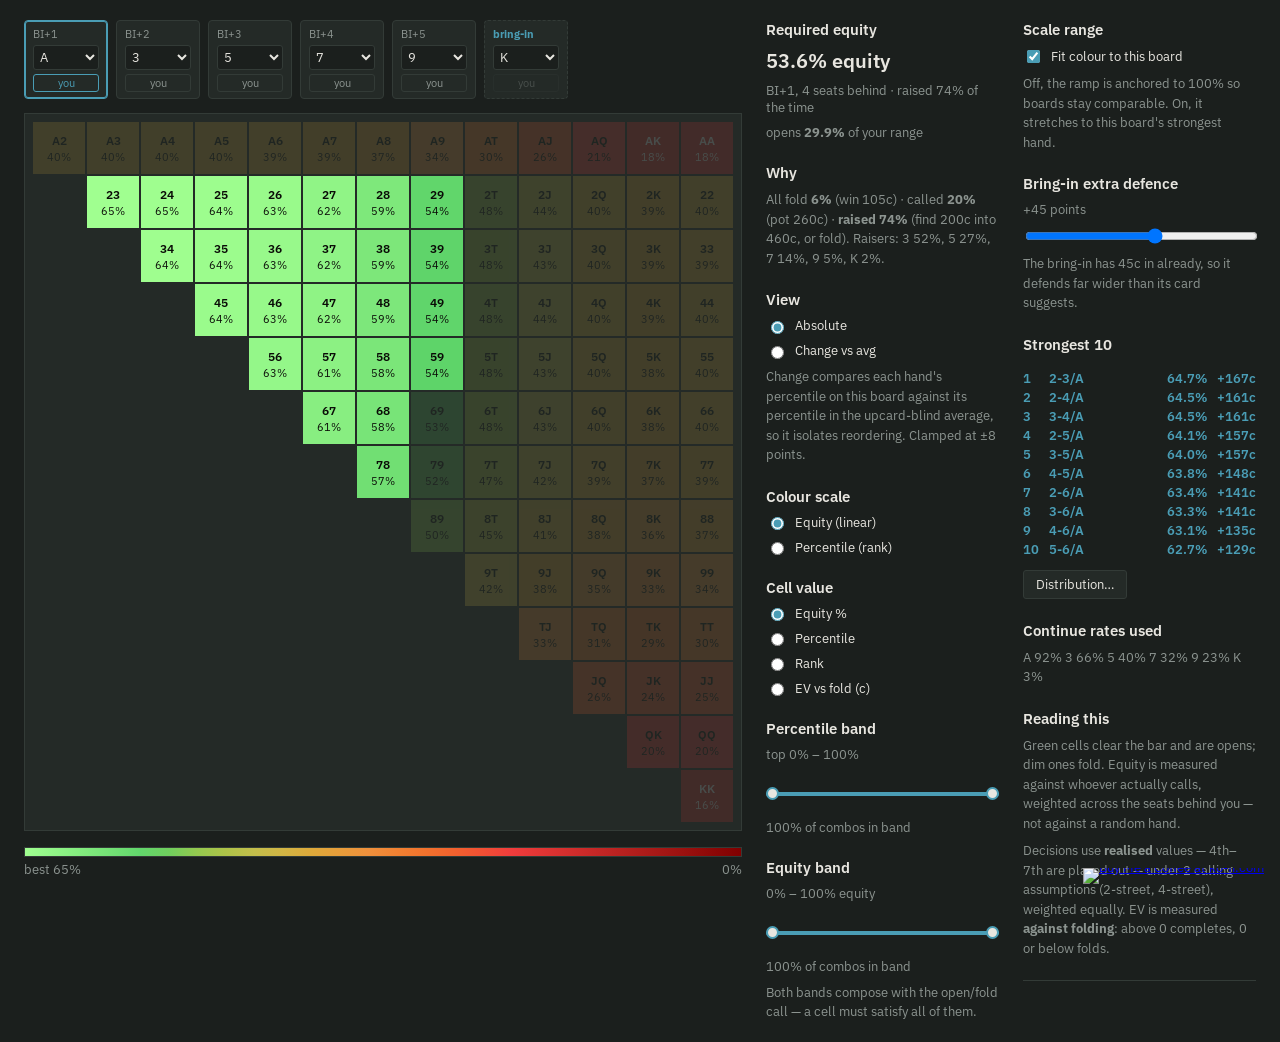
==== index.html @ 1598c9e8 "Publish the 3rd-street opening threshold page open.html as the site's index, with only the scripts a" ====
<!doctype html>
<html lang="en">
  <head>
    <meta charset="utf-8" />
    <meta name="viewport" content="width=device-width, initial-scale=1" />
    <title>Razz 3rd Street — Opening Threshold</title>
    <link rel="preconnect" href="https://fonts.googleapis.com" />
    <link rel="preconnect" href="https://fonts.gstatic.com" crossorigin />
    <link href="https://fonts.googleapis.com/css2?family=IBM+Plex+Sans:wght@400;600&display=swap" rel="stylesheet" />
    <link rel="stylesheet" href="./styles.css" />
    <style>
      .seats { display: flex; gap: 8px; margin-bottom: 14px; flex-wrap: wrap; align-items: flex-end; }
      .seat { border: 1px solid var(--line); background: var(--surface);
              border-radius: 4px; padding: 6px 8px; min-width: 78px; }
      .seat.hero { border-color: var(--accent); box-shadow: inset 0 0 0 1px var(--accent); }
      .seat.bi { border-style: dashed; }
      .seat .who { font-size: 11px; color: var(--muted); margin-bottom: 4px; white-space: nowrap; }
      .seat .who b { color: var(--accent); }
      .seat select { width: 100%; background: var(--canvas); color: var(--ink);
                     border: 1px solid var(--line); border-radius: 3px; font: inherit; padding: 2px; }
      .seat button { width: 100%; margin-top: 4px; font: inherit; font-size: 11px;
                     background: transparent; color: var(--muted);
                     border: 1px solid var(--line); border-radius: 3px; cursor: pointer; }
      .seat.hero button { color: var(--accent); border-color: var(--accent); }
      .seat button:disabled { opacity: .35; cursor: not-allowed; }
      .big { font-size: 20px; font-weight: 600; }
      /* distribution modal */
      .modal { position: fixed; inset: 0; background: rgba(0,0,0,.7);
               display: grid; place-items: center; z-index: 20; }
      .modal-box { background: var(--surface); border: 1px solid var(--line);
                   border-radius: 6px; padding: 18px; width: min(900px, 92vw); }
      .modal-box h2 { margin: 0 0 4px; font-size: var(--fs-heading); }
      .modal-box .sub { color: var(--muted); margin-bottom: 12px; }
      .cmp-row { display: flex; gap: 4px; flex-wrap: wrap; }
      .cmp-btn { width: 30px; height: 28px; font: inherit; font-weight: 600;
                 background: var(--canvas); color: var(--muted);
                 border: 1px solid var(--line); border-radius: 3px; cursor: pointer; }
      .cmp-btn:disabled { cursor: default; }
      #dist-tip { z-index: 30; }
      /* support button: pinned bottom-right, under the modal and tooltips */
      .kofi { position: fixed; right: 16px; bottom: 16px; z-index: 15; line-height: 0; }
      .modal-close { float: right; background: transparent; color: var(--muted);
                     border: 1px solid var(--line); border-radius: 3px;
                     font: inherit; cursor: pointer; padding: 2px 8px; }
    </style>
  </head>
  <body>
    <div id="loading" class="loading">
      <div class="loading-box">
        <div id="loading-label" class="loading-label">Loading</div>
        <div class="bar"><div id="bar-fill" class="bar-fill"></div></div>
        <div id="loading-pct" class="loading-pct">0%</div>
        <div id="loading-error" class="loading-error" hidden></div>
      </div>
    </div>

    <main id="app" class="app" hidden>
      <section class="left">
        <div id="seats" class="seats"></div>
        <div id="matrix-wrap" class="matrix-wrap">
          <div id="matrix" class="matrix" role="grid" aria-label="opening decision by downcards"></div>
        </div>
        <div class="legend">
          <div id="legend-bar" class="legend-bar"></div>
          <div class="legend-scale">
            <span id="legend-left"></span><span id="legend-right"></span>
          </div>
        </div>
      </section>

      <aside class="rail">
        <div class="rail-block">
          <div class="rail-heading">Required equity</div>
          <div id="req" class="big"></div>
          <div id="reqsub" class="rail-sub"></div>
          <div id="opens" class="rail-sub"></div>
        </div>

        <div class="rail-block">
          <div class="rail-heading">Why</div>
          <div id="why" class="rail-note"></div>
        </div>

        <div class="rail-block">
          <div class="rail-heading">View</div>
          <label class="radio"><input type="radio" name="view" value="absolute" checked /> Absolute</label>
          <label class="radio"><input type="radio" name="view" value="change" /> Change vs avg</label>
          <div class="rail-note">
            Change compares each hand's percentile on this board against its
            percentile in the upcard-blind average, so it isolates reordering.
            Clamped at ±8 points.
          </div>
        </div>

        <div class="rail-block">
          <div class="rail-heading">Colour scale</div>
          <label class="radio"><input type="radio" name="colorby" value="equity" checked /> Equity (linear)</label>
          <label class="radio"><input type="radio" name="colorby" value="percentile" /> Percentile (rank)</label>
        </div>

        <div class="rail-block">
          <div class="rail-heading">Cell value</div>
          <label class="radio"><input type="radio" name="cellval" value="equity" checked /> Equity %</label>
          <label class="radio"><input type="radio" name="cellval" value="percentile" /> Percentile</label>
          <label class="radio"><input type="radio" name="cellval" value="rank" /> Rank</label>
          <label class="radio"><input type="radio" name="cellval" value="ev" /> EV vs fold (c)</label>
        </div>

        <div class="rail-block">
          <div class="rail-heading">Percentile band</div>
          <div id="p-label" class="rail-sub">top 0% – 100%</div>
          <div class="dual" id="pdual">
            <div class="dual-track"></div><div class="dual-fill" id="p-fill"></div>
            <input type="range" id="pmin" min="0" max="100" step="1" value="0" aria-label="band start percentile" />
            <input type="range" id="pmax" min="0" max="100" step="1" value="100" aria-label="band end percentile" />
          </div>
          <div id="p-count" class="rail-sub"></div>
        </div>

        <div class="rail-block">
          <div class="rail-heading">Equity band</div>
          <div id="e-label" class="rail-sub">0% – 100% equity</div>
          <div class="dual" id="edual">
            <div class="dual-track"></div><div class="dual-fill" id="e-fill"></div>
            <input type="range" id="emin" min="0" max="100" step="1" value="0" aria-label="band lower equity" />
            <input type="range" id="emax" min="0" max="100" step="1" value="100" aria-label="band upper equity" />
          </div>
          <div id="e-count" class="rail-sub"></div>
          <div class="rail-note">Both bands compose with the open/fold call — a cell must satisfy all of them.</div>
        </div>

        <div class="rail-block">
          <div class="rail-heading">Scale range</div>
          <label class="radio"><input type="checkbox" id="fit" checked /> Fit colour to this board</label>
          <div class="rail-note">
            Off, the ramp is anchored to 100% so boards stay comparable. On, it
            stretches to this board's strongest hand.
          </div>
        </div>

        <div class="rail-block">
          <div class="rail-heading">Bring-in extra defence</div>
          <div id="bi-label" class="rail-sub">+45 points</div>
          <input type="range" id="biextra" min="0" max="80" step="5" value="45" style="width:100%" />
          <div class="rail-note">The bring-in has 45c in already, so it defends far wider than its card suggests.</div>
        </div>

        <div class="rail-block">
          <div class="rail-heading">Strongest 10</div>
          <div id="top-list" class="top-list"></div>
          <button id="dist-btn" class="btn" type="button">Distribution…</button>
        </div>

        <div class="rail-block">
          <div class="rail-heading">Continue rates used</div>
          <div id="rates" class="rail-note"></div>
        </div>

        <div class="rail-block">
          <div class="rail-heading">Reading this</div>
          <div class="rail-note">
            Green cells clear the bar and are opens; dim ones fold. Equity is
            measured against whoever actually calls, weighted across the seats
            behind you — not against a random hand.
          </div>
          <div id="basis" class="rail-note"></div>
        </div>

        <div id="meta" class="rail-meta"></div>
      </aside>
    </main>

    <div id="dist" class="modal" hidden>
      <div class="modal-box">
        <button id="dist-close" class="modal-close" type="button">close</button>
        <h2>Range distribution</h2>
        <div id="dist-sub" class="sub"></div>
        <div id="dist-chart"></div>
        <div class="rail-sub" style="margin:10px 0 4px">Y axis</div>
        <div id="dist-axis" class="cmp-row"></div>
        <div class="rail-sub" style="margin:10px 0 4px">Compare other upcards</div>
        <div id="dist-cmp" class="cmp-row"></div>
        <div id="dist-note" class="rail-note"></div>
      </div>
    </div>

    <a class="kofi" href="https://ko-fi.com/D7A024GUDE" target="_blank" rel="noopener"><img height="36" style="border:0px;height:36px;" src="https://storage.ko-fi.com/cdn/kofi6.png?v=6" border="0" alt="Buy Me a Coffee at ko-fi.com" /></a>

    <div id="dist-tip" class="tooltip" hidden></div>
    <div id="tooltip" class="tooltip" hidden></div>
    <script type="module" src="./js/open-app.js"></script>
  </body>
</html>
---- styles.css ----
:root {
  --canvas: #1b1f1d;
  --surface: #242a27;
  --line: #333b37;
  --ink: #e8e6e0;
  --muted: #8c9490;
  --accent: #4a9db5;

  --cell: 52px;
  --fs-body: 13px;
  --fs-heading: 15px;
  --fs-cell-label: 12px;
  --fs-cell-value: 11px;
}

* {
  box-sizing: border-box;
}

/* `hidden` must win over the display rules below */
[hidden] {
  display: none !important;
}

html,
body {
  margin: 0;
  background: var(--canvas);
  color: var(--ink);
  font-family: "IBM Plex Sans", system-ui, -apple-system, "Segoe UI", Roboto, sans-serif;
  font-size: var(--fs-body);
  font-variant-numeric: tabular-nums;
  -webkit-font-feature-settings: "tnum";
  font-feature-settings: "tnum";
}

/* ---- loading ------------------------------------------------------- */
.loading {
  position: fixed;
  inset: 0;
  display: grid;
  place-items: center;
  background: var(--canvas);
  z-index: 10;
}
.loading-box {
  width: 320px;
}
.loading-label {
  font-size: var(--fs-heading);
  font-weight: 600;
  margin-bottom: 10px;
}
.bar {
  height: 4px;
  background: var(--surface);
  border: 1px solid var(--line);
  border-radius: 2px;
  overflow: hidden;
}
.bar-fill {
  height: 100%;
  width: 0;
  background: var(--accent);
}
.loading-pct {
  margin-top: 8px;
  color: var(--muted);
}
.loading-error {
  margin-top: 14px;
  color: var(--ink);
  line-height: 1.5;
}

/* ---- layout ------------------------------------------------------- */
.app {
  display: grid;
  /* the matrix is a fixed 13x13 square, so let the left column size to it and
     give every remaining pixel to the controls rather than to dead space */
  grid-template-columns: max-content minmax(0, 1fr);
  gap: 24px;
  padding: 20px 24px;
  align-items: start;
}
@media (max-width: 1100px) {
  .app {
    grid-template-columns: minmax(0, 1fr);
  }
}
.left {
  min-width: 0;
}

/* ---- hero upcard selector -------------------------------------- */
.upcard-row {
  display: flex;
  align-items: center;
  gap: 12px;
  margin-bottom: 14px;
}
.hero-upcards {
  display: flex;
  gap: 4px;
}
.hero-upcards button {
  width: 30px;
  height: 30px;
  border: 1px solid var(--line);
  background: var(--surface);
  color: var(--ink);
  font: 600 var(--fs-cell-label) / 1 "IBM Plex Sans", sans-serif;
  font-variant-numeric: tabular-nums;
  border-radius: 3px;
  cursor: pointer;
}
.hero-upcards button[aria-pressed="true"] {
  border-color: var(--accent);
  box-shadow: inset 0 0 0 1px var(--accent);
  color: var(--accent);
}
.hero-upcards button:disabled {
  opacity: 0.3;
  cursor: not-allowed;
}

/* ---- matrix ----------------------------------------------------- */
.matrix-wrap {
  position: relative;
  width: fit-content;
  background: var(--surface);
  border: 1px solid var(--line);
  padding: 8px;
  overflow-x: auto;
}
.matrix {
  display: grid;
  grid-template-columns: repeat(13, var(--cell));
  grid-auto-rows: var(--cell);
  gap: 2px;
  width: max-content;
}
.cell {
  display: flex;
  flex-direction: column;
  align-items: center;
  justify-content: center;
  gap: 2px;
  border: 0;
  padding: 0;
  font-family: inherit;
  font-variant-numeric: tabular-nums;
  color: var(--ink);
  background: var(--surface);
  cursor: default;
  outline: none;
  transition: background-color 150ms ease;
}
.cell .lbl {
  font-size: var(--fs-cell-label);
  font-weight: 600;
}
.cell .val {
  font-size: var(--fs-cell-value);
  font-weight: 400;
}
/* opens under one calling assumption but not the other — undecided, and shown
   as such rather than rounded to a clean yes or no */
/* outside the selected percentile band — recede without vanishing */
.cell.outside {
  opacity: 0.16;
}
/* no combos left for this hand on the current board — outlined and marked n/a
   rather than blanked, so an impossible cell is distinguishable from an empty
   one below the diagonal */
.cell.infeasible {
  background: transparent;
  color: var(--muted);
  box-shadow: inset 0 0 0 1px var(--line);
  opacity: 0.75;
}
.cell:focus-visible,
.cell.kbd-focus {
  box-shadow: inset 0 0 0 2px var(--accent);
}
.matrix.dim {
  opacity: 0.25;
  pointer-events: none;
}
.matrix-overlay {
  position: absolute;
  inset: 0;
  display: grid;
  place-items: center;
  font-size: var(--fs-heading);
  font-weight: 600;
  color: var(--muted);
  pointer-events: none;
}

@media (prefers-reduced-motion: reduce) {
  .cell {
    transition: none;
  }
}

/* ---- legend --------------------------------------------------- */
.legend {
  margin-top: 16px;
}
.legend-bar {
  height: 10px;
  border: 1px solid var(--line);
}
.legend-scale {
  display: flex;
  justify-content: space-between;
  color: var(--muted);
  margin-top: 4px;
}

/* ---- right rail --------------------------------------------- */
.rail {
  /* The rail gets 475px beside the 718px matrix at a 1280px viewport, so the
     column width has to leave room for two of them plus the gap. max-width caps
     it at three columns on a wide screen rather than fanning out into six. */
  columns: 210px;
  column-gap: 24px;
  max-width: 720px;
}
.rail-block {
  display: flex;
  flex-direction: column;
  gap: 8px;
  break-inside: avoid; /* never split a control group across columns */
  margin-bottom: 22px;
}
.rail-heading {
  font-size: var(--fs-heading);
  font-weight: 600;
}
.rail-sub {
  color: var(--muted);
}
.rail-note,
.rail-meta {
  color: var(--muted);
  line-height: 1.5;
}
.rail-meta {
  font-size: 12px;
  border-top: 1px solid var(--line);
  padding-top: 12px;
}

.opp-picker {
  display: flex;
  flex-direction: column;
  gap: 3px;
}
.opp-row {
  display: flex;
  align-items: center;
  gap: 8px;
}
.opp-row .rk {
  width: 16px;
  font-weight: 600;
  color: var(--muted);
}
.opp-row .slot {
  width: 18px;
  height: 18px;
  border: 1px solid var(--line);
  background: var(--surface);
  border-radius: 2px;
  cursor: pointer;
  padding: 0;
}
.opp-row .slot[aria-pressed="true"] {
  background: var(--accent);
  border-color: var(--accent);
}

.btn-row {
  display: flex;
  gap: 8px;
}
.btn-row .btn {
  flex: 1;
}
.btn {
  align-self: flex-start;
  margin-top: 4px;
  padding: 5px 12px;
  border: 1px solid var(--line);
  background: var(--surface);
  color: var(--ink);
  font: 400 var(--fs-body) / 1 inherit;
  border-radius: 3px;
  cursor: pointer;
}
.btn:hover {
  border-color: var(--muted);
}

.radio {
  display: flex;
  align-items: center;
  gap: 8px;
  cursor: pointer;
}
/* both pages disable a control when the active view makes it meaningless
   (expand vs the change / equity scales) — dim the label so that reads */
.radio:has(input:disabled) {
  opacity: 0.45;
}
.radio input {
  accent-color: var(--accent);
}

/* ---- tooltip ------------------------------------------------- */
.tooltip {
  position: fixed;
  z-index: 20;
  background: var(--surface);
  border: 1px solid var(--line);
  padding: 8px 10px;
  pointer-events: none;
  font-size: 12px;
  line-height: 1.6;
  white-space: pre;
  color: var(--ink);
}
.tooltip .t-hand {
  font-weight: 600;
  margin-bottom: 2px;
}

/* ---- shared by average.html and complex.html ---------------------- */
/* page-specific: the rail is lighter here, and gains a ranked list */
.top-list {
  display: grid;
  grid-template-columns: auto auto 1fr auto;
  gap: 2px 10px;
  margin-top: 8px;
}
.top-list span {
  white-space: nowrap;
}
.top-list .n {
  color: var(--muted);
}
.top-list .e {
  text-align: right;
}
.top-list .v {
  text-align: right;
  color: var(--muted);
}
.top-list .row-hi.v {
  color: var(--accent);
}
.top-list .row-hi {
  color: var(--accent);
  font-weight: 600;
}
.xref {
  color: var(--accent);
}
/* dual-handle range: two overlaid inputs, thumbs clickable, tracks not */
.dual {
  position: relative;
  height: 26px;
  margin: 10px 0 4px;
}
.dual-track,
.dual-fill {
  position: absolute;
  top: 11px;
  height: 4px;
  border-radius: 2px;
  pointer-events: none;
}
.dual-track {
  left: 0;
  right: 0;
  background: var(--line);
}
.dual-fill {
  background: var(--accent);
}
.dual input[type="range"] {
  position: absolute;
  left: 0;
  top: 0;
  width: 100%;
  height: 26px;
  margin: 0;
  background: transparent;
  pointer-events: none;
  -webkit-appearance: none;
  appearance: none;
}
.dual input[type="range"]:focus-visible {
  outline: 1px solid var(--accent);
  outline-offset: 2px;
}
.dual input[type="range"]::-webkit-slider-thumb {
  -webkit-appearance: none;
  pointer-events: auto;
  width: 13px;
  height: 13px;
  border-radius: 50%;
  background: var(--ink);
  border: 2px solid var(--accent);
  cursor: pointer;
}
.dual input[type="range"]::-moz-range-thumb {
  pointer-events: auto;
  width: 13px;
  height: 13px;
  border-radius: 50%;
  background: var(--ink);
  border: 2px solid var(--accent);
  cursor: pointer;
}
.band-eq {
  color: var(--muted);
  margin-top: 2px;
}
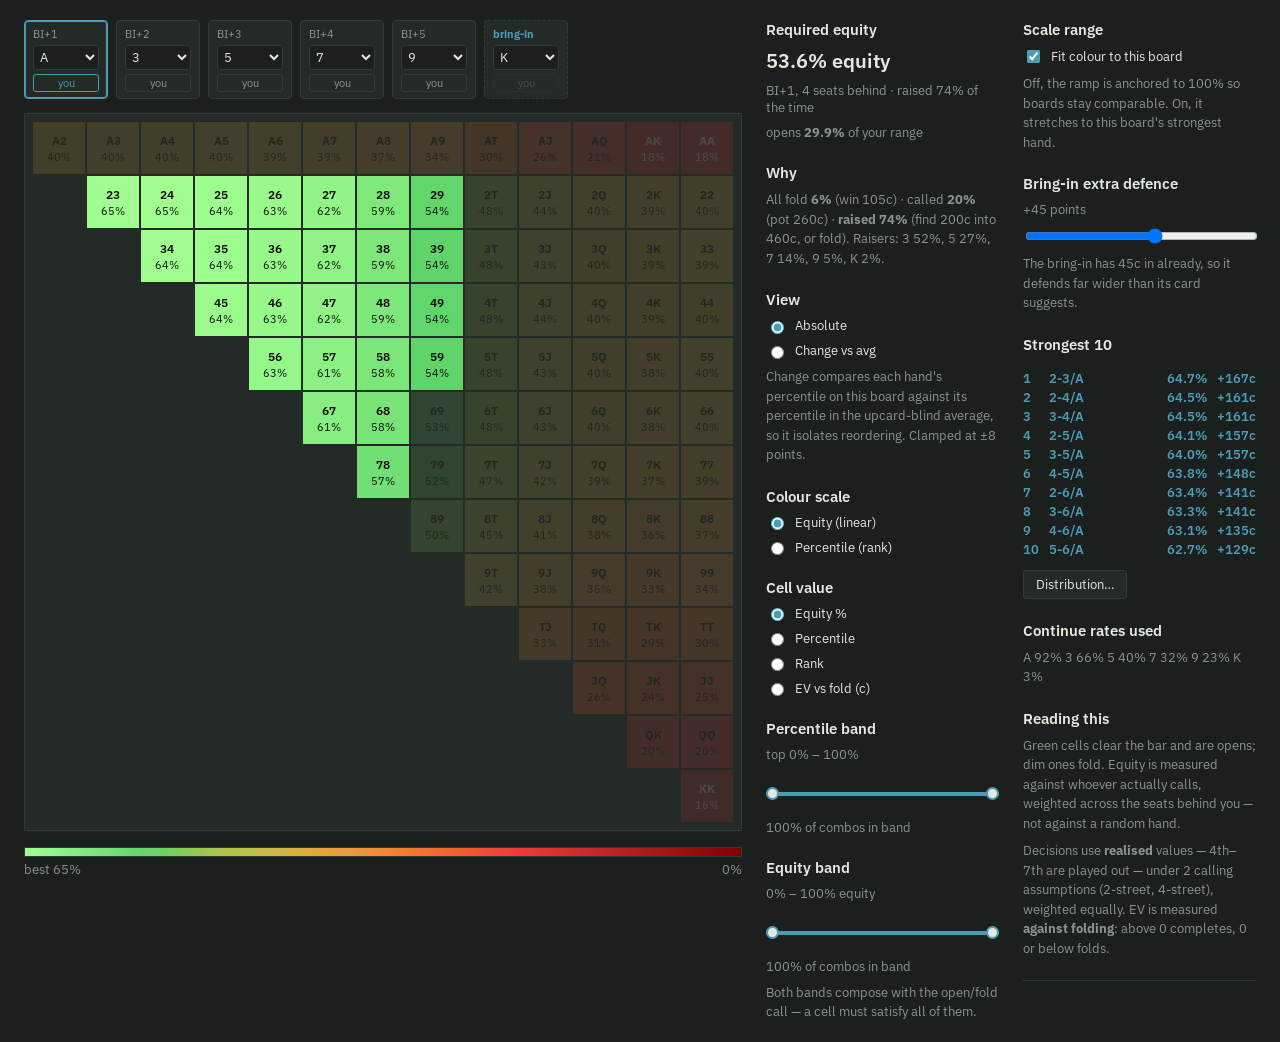
==== commit b17a02bc: "Replace the Ko-fi button with the floating support widget Anchored bottom-right; Ko-fi's default bot" ====
--- a/index.html
+++ b/index.html
@@ -37,8 +37,12 @@
                  border: 1px solid var(--line); border-radius: 3px; cursor: pointer; }
       .cmp-btn:disabled { cursor: default; }
       #dist-tip { z-index: 30; }
-      /* support button: pinned bottom-right, under the modal and tooltips */
-      .kofi { position: fixed; right: 16px; bottom: 16px; z-index: 15; line-height: 0; }
+      /* Ko-fi's floating widget pins itself bottom-left, over the colour legend;
+         anchor the button and its popup panel bottom-right instead */
+      .floatingchat-container-wrap, .floatingchat-container-wrap-mobi,
+      .floating-chat-kofi-popup-iframe, .floating-chat-kofi-popup-iframe-mobi {
+        left: auto !important; right: 16px !important;
+      }
       .modal-close { float: right; background: transparent; color: var(--muted);
                      border: 1px solid var(--line); border-radius: 3px;
                      font: inherit; cursor: pointer; padding: 2px 8px; }
@@ -184,10 +188,17 @@
       </div>
     </div>
 
-    <a class="kofi" href="https://ko-fi.com/D7A024GUDE" target="_blank" rel="noopener"><img height="36" style="border:0px;height:36px;" src="https://storage.ko-fi.com/cdn/kofi6.png?v=6" border="0" alt="Buy Me a Coffee at ko-fi.com" /></a>
-
     <div id="dist-tip" class="tooltip" hidden></div>
     <div id="tooltip" class="tooltip" hidden></div>
     <script type="module" src="./js/open-app.js"></script>
+    <script src="https://storage.ko-fi.com/cdn/scripts/overlay-widget.js"></script>
+    <script>
+      kofiWidgetOverlay.draw('clynchh', {
+        'type': 'floating-chat',
+        'floating-chat.donateButton.text': 'Support me',
+        'floating-chat.donateButton.background-color': '#00bfa5',
+        'floating-chat.donateButton.text-color': '#fff'
+      });
+    </script>
   </body>
 </html>
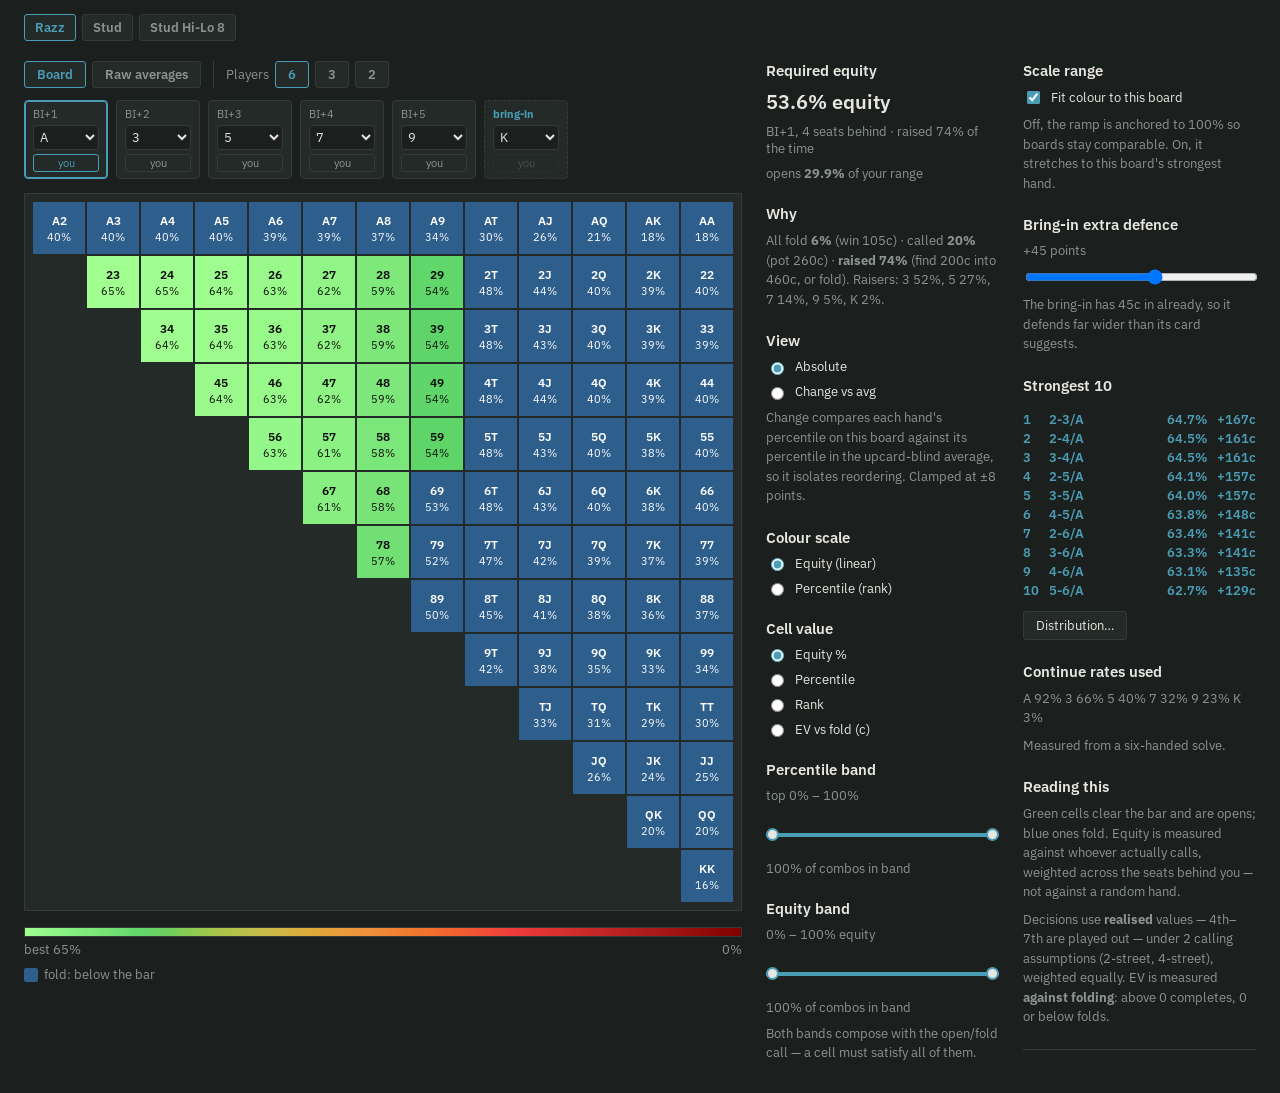
==== commit d0d0489c: "Add stud hi and stud hi-lo calculators, table sizes and suits Two new pages, stud.html and stud8.htm" ====
--- a/index.html
+++ b/index.html
@@ -49,6 +49,12 @@
     </style>
   </head>
   <body>
+    <nav class="game-nav" aria-label="Game">
+      <a href="./" aria-current="page">Razz</a>
+      <a href="./stud.html">Stud</a>
+      <a href="./stud8.html">Stud Hi-Lo 8</a>
+    </nav>
+
     <div id="loading" class="loading">
       <div class="loading-box">
         <div id="loading-label" class="loading-label">Loading</div>
@@ -60,7 +66,20 @@
 
     <main id="app" class="app" hidden>
       <section class="left">
+        <div class="mode-row" role="group" aria-label="Mode">
+          <button type="button" class="mode-btn" data-mode="board" aria-pressed="true">Board</button>
+          <button type="button" class="mode-btn" data-mode="raw" aria-pressed="false">Raw averages</button>
+          <span class="mode-sep" aria-hidden="true"></span>
+          <span class="mode-label">Players</span>
+          <button type="button" class="mode-btn size-btn" data-seats="6" aria-pressed="true">6</button>
+          <button type="button" class="mode-btn size-btn" data-seats="3" aria-pressed="false">3</button>
+          <button type="button" class="mode-btn size-btn" data-seats="2" aria-pressed="false">2</button>
+        </div>
         <div id="seats" class="seats"></div>
+        <div id="raw-picker" class="upcard-row" hidden>
+          <span class="rail-sub">Your upcard</span>
+          <div id="raw-ups" class="hero-upcards" role="group" aria-label="your upcard"></div>
+        </div>
         <div id="matrix-wrap" class="matrix-wrap">
           <div id="matrix" class="matrix" role="grid" aria-label="opening decision by downcards"></div>
         </div>
@@ -69,23 +88,32 @@
           <div class="legend-scale">
             <span id="legend-left"></span><span id="legend-right"></span>
           </div>
+          <div id="legend-fold" class="legend-fold"><span class="swatch"></span>fold: below the bar</div>
         </div>
       </section>
 
       <aside class="rail">
-        <div class="rail-block">
+        <div class="rail-block raw-only" hidden>
+          <div class="rail-heading">Raw averages</div>
+          <div class="rail-note">
+            No board: each hand's all-in equity <span class="n-seats">six</span>-handed, against <span class="n-opp">five random hands</span>. This is the strength order every board starts from.
+            Razz's average ignores which card is face up, so A-2/3 and 2-3/A read the same; the upcard you pick only takes one of its rank out of the deck.
+          </div>
+        </div>
+
+        <div class="rail-block board-only">
           <div class="rail-heading">Required equity</div>
           <div id="req" class="big"></div>
           <div id="reqsub" class="rail-sub"></div>
           <div id="opens" class="rail-sub"></div>
         </div>
 
-        <div class="rail-block">
+        <div class="rail-block board-only">
           <div class="rail-heading">Why</div>
           <div id="why" class="rail-note"></div>
         </div>
 
-        <div class="rail-block">
+        <div class="rail-block board-only">
           <div class="rail-heading">View</div>
           <label class="radio"><input type="radio" name="view" value="absolute" checked /> Absolute</label>
           <label class="radio"><input type="radio" name="view" value="change" /> Change vs avg</label>
@@ -107,7 +135,7 @@
           <label class="radio"><input type="radio" name="cellval" value="equity" checked /> Equity %</label>
           <label class="radio"><input type="radio" name="cellval" value="percentile" /> Percentile</label>
           <label class="radio"><input type="radio" name="cellval" value="rank" /> Rank</label>
-          <label class="radio"><input type="radio" name="cellval" value="ev" /> EV vs fold (c)</label>
+          <label class="radio board-only"><input type="radio" name="cellval" value="ev" /> EV vs fold (c)</label>
         </div>
 
         <div class="rail-block">
@@ -142,7 +170,7 @@
           </div>
         </div>
 
-        <div class="rail-block">
+        <div class="rail-block board-only">
           <div class="rail-heading">Bring-in extra defence</div>
           <div id="bi-label" class="rail-sub">+45 points</div>
           <input type="range" id="biextra" min="0" max="80" step="5" value="45" style="width:100%" />
@@ -152,18 +180,19 @@
         <div class="rail-block">
           <div class="rail-heading">Strongest 10</div>
           <div id="top-list" class="top-list"></div>
-          <button id="dist-btn" class="btn" type="button">Distribution…</button>
-        </div>
-
-        <div class="rail-block">
+          <button id="dist-btn" class="btn board-only" type="button">Distribution…</button>
+        </div>
+
+        <div class="rail-block board-only">
           <div class="rail-heading">Continue rates used</div>
           <div id="rates" class="rail-note"></div>
-        </div>
-
-        <div class="rail-block">
+          <div id="rates-basis" class="rail-note"></div>
+        </div>
+
+        <div class="rail-block board-only">
           <div class="rail-heading">Reading this</div>
           <div class="rail-note">
-            Green cells clear the bar and are opens; dim ones fold. Equity is
+            Green cells clear the bar and are opens; blue ones fold. Equity is
             measured against whoever actually calls, weighted across the seats
             behind you — not against a random hand.
           </div>
--- a/styles.css
+++ b/styles.css
@@ -5,6 +5,7 @@
   --ink: #e8e6e0;
   --muted: #8c9490;
   --accent: #4a9db5;
+  --fold: #2e5e8c;   /* keep in step with FOLD_RGB in the page scripts */
 
   --cell: 52px;
   --fs-body: 13px;
@@ -71,6 +72,33 @@
   margin-top: 14px;
   color: var(--ink);
   line-height: 1.5;
+}
+
+/* ---- game switcher ------------------------------------------------ */
+/* sits above the loading screen, so you can switch games mid-download */
+.game-nav {
+  position: relative;
+  z-index: 11;
+  display: flex;
+  flex-wrap: wrap;
+  gap: 6px;
+  padding: 14px 24px 0;
+}
+.game-nav a {
+  color: var(--muted);
+  text-decoration: none;
+  font-weight: 600;
+  padding: 4px 10px;
+  border: 1px solid var(--line);
+  border-radius: 3px;
+  background: var(--surface);
+}
+.game-nav a:hover {
+  color: var(--ink);
+}
+.game-nav a[aria-current="page"] {
+  color: var(--accent);
+  border-color: var(--accent);
 }
 
 /* ---- layout ------------------------------------------------------- */
@@ -92,6 +120,74 @@
   min-width: 0;
 }
 
+/* ---- board / raw-averages toggle --------------------------------- */
+.mode-row {
+  display: flex;
+  gap: 6px;
+  margin-bottom: 12px;
+}
+.mode-btn {
+  font: 600 var(--fs-body) / 1 "IBM Plex Sans", sans-serif;
+  padding: 6px 12px;
+  border: 1px solid var(--line);
+  border-radius: 3px;
+  background: var(--surface);
+  color: var(--muted);
+  cursor: pointer;
+}
+.mode-btn:hover {
+  color: var(--ink);
+}
+.mode-btn[aria-pressed="true"] {
+  color: var(--accent);
+  border-color: var(--accent);
+}
+.mode-sep {
+  width: 1px;
+  align-self: stretch;
+  background: var(--line);
+  margin: 0 6px;
+}
+.mode-label {
+  align-self: center;
+  color: var(--muted);
+}
+.size-btn {
+  min-width: 34px;
+}
+/* stud pages: rank and suit side by side */
+.seat .pick {
+  display: flex;
+  gap: 3px;
+}
+.seat .pick select {
+  min-width: 0;
+}
+
+/* ---- hand-class highlights (stud8.html) ------------------------- */
+.class-list {
+  display: flex;
+  flex-direction: column;
+  gap: 4px;
+}
+.class-row {
+  display: grid;
+  grid-template-columns: auto 14px 1fr auto;
+  align-items: center;
+  gap: 8px;
+  cursor: pointer;
+}
+.class-swatch {
+  width: 14px;
+  height: 14px;
+  border: 3px solid;
+  border-radius: 2px;
+}
+.class-stat {
+  color: var(--muted);
+  white-space: nowrap;
+}
+
 /* ---- hero upcard selector -------------------------------------- */
 .upcard-row {
   display: flex;
@@ -164,11 +260,14 @@
   font-size: var(--fs-cell-value);
   font-weight: 400;
 }
-/* opens under one calling assumption but not the other — undecided, and shown
-   as such rather than rounded to a clean yes or no */
-/* outside the selected percentile band — recede without vanishing */
+/* outside the selected percentile or equity band — recede without vanishing.
+   Folds are not dimmed; they are filled with --fold by the page script */
 .cell.outside {
   opacity: 0.16;
+}
+/* not in any ticked hand class (stud8.html) */
+.cell.unhighlit {
+  opacity: 0.22;
 }
 /* no combos left for this hand on the current board — outlined and marked n/a
    rather than blanked, so an impossible cell is distinguishable from an empty
@@ -211,6 +310,19 @@
 .legend-bar {
   height: 10px;
   border: 1px solid var(--line);
+}
+.legend-fold {
+  display: flex;
+  align-items: center;
+  gap: 6px;
+  margin-top: 8px;
+  color: var(--muted);
+}
+.legend-fold .swatch {
+  width: 14px;
+  height: 14px;
+  border-radius: 2px;
+  background: var(--fold);
 }
 .legend-scale {
   display: flex;
